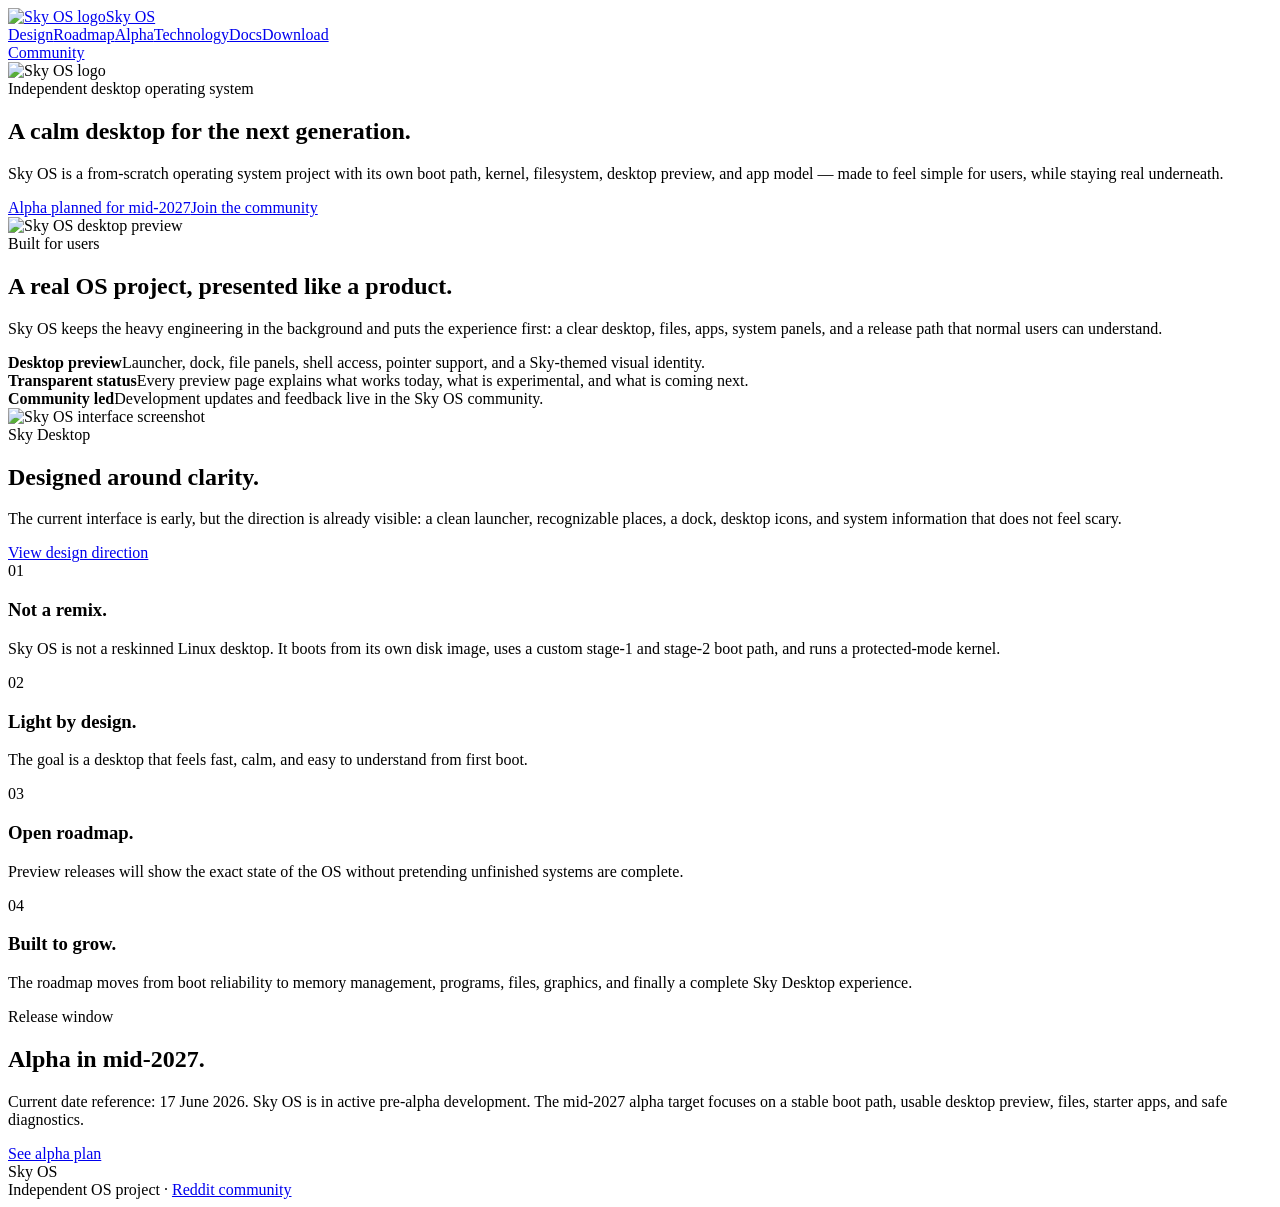
==== index.html @ d3cbd20b "Add files via upload" ====
<!doctype html><html lang="en"><head><meta charset="utf-8"><meta name="viewport" content="width=device-width,initial-scale=1"><title>Sky OS — A calm new desktop</title><link rel="stylesheet" href="assets/style.css"></head><body><nav class="nav"><div class="nav-inner"><a class="brand" href="index.html"><img src="assets/sky-os-logo.png" alt="Sky OS logo"><span>Sky OS</span></a><div class="nav-links"><a href="design.html">Design</a><a href="roadmap.html">Roadmap</a><a href="alpha.html">Alpha</a><a href="technology.html">Technology</a><a href="docs.html">Docs</a><a href="download.html">Download</a></div><a class="nav-cta" href="https://www.reddit.com/r/Sky_os_development/">Community</a></div></nav><main class="page">
<section class="section hero"><img class="hero-logo" src="assets/sky-os-logo.png" alt="Sky OS logo"><div class="eyebrow">Independent desktop operating system</div><h1>A calm desktop for the next generation.</h1><p>Sky OS is a from-scratch operating system project with its own boot path, kernel, filesystem, desktop preview, and app model — made to feel simple for users, while staying real underneath.</p><div class="actions"><a class="button" href="alpha.html">Alpha planned for mid‑2027</a><a class="button secondary" href="https://www.reddit.com/r/Sky_os_development/">Join the community</a></div><div class="hero-device"><img src="assets/sky-os-desktop.png" alt="Sky OS desktop preview"></div></section>
<section class="section split"><div><div class="kicker">Built for users</div><h2 class="title">A real OS project, presented like a product.</h2><p class="lead">Sky OS keeps the heavy engineering in the background and puts the experience first: a clear desktop, files, apps, system panels, and a release path that normal users can understand.</p></div><div class="panel mini-grid"><div class="mini-card"><strong>Desktop preview</strong><span>Launcher, dock, file panels, shell access, pointer support, and a Sky-themed visual identity.</span></div><div class="mini-card"><strong>Transparent status</strong><span>Every preview page explains what works today, what is experimental, and what is coming next.</span></div><div class="mini-card"><strong>Community led</strong><span>Development updates and feedback live in the Sky OS community.</span></div></div></section>
<section class="section light-band"><div class="screen-pair"><div class="desktop-card"><img src="assets/sky-os-desktop.png" alt="Sky OS interface screenshot"></div><div><div class="kicker">Sky Desktop</div><h2>Designed around clarity.</h2><p class="lead">The current interface is early, but the direction is already visible: a clean launcher, recognizable places, a dock, desktop icons, and system information that does not feel scary.</p><a class="button" href="design.html">View design direction</a></div></div></section>
<section class="section"><div class="cards"><div class="card big"><div class="number">01</div><h3>Not a remix.</h3><p>Sky OS is not a reskinned Linux desktop. It boots from its own disk image, uses a custom stage‑1 and stage‑2 boot path, and runs a protected‑mode kernel.</p></div><div class="card"><div class="number">02</div><h3>Light by design.</h3><p>The goal is a desktop that feels fast, calm, and easy to understand from first boot.</p></div><div class="card"><div class="number">03</div><h3>Open roadmap.</h3><p>Preview releases will show the exact state of the OS without pretending unfinished systems are complete.</p></div><div class="card big"><div class="number">04</div><h3>Built to grow.</h3><p>The roadmap moves from boot reliability to memory management, programs, files, graphics, and finally a complete Sky Desktop experience.</p></div></div></section>
<section class="section"><div class="alpha-box"><div class="eyebrow">Release window</div><h2>Alpha in mid‑2027.</h2><p>Current date reference: 17 June 2026. Sky OS is in active pre‑alpha development. The mid‑2027 alpha target focuses on a stable boot path, usable desktop preview, files, starter apps, and safe diagnostics.</p><a class="button" href="alpha.html">See alpha plan</a></div></section>
</main><footer class="footer"><div class="footer-inner"><div>Sky OS</div><div>Independent OS project · <a href="https://www.reddit.com/r/Sky_os_development/">Reddit community</a></div></div></footer><script src="assets/main.js"></script></body></html>
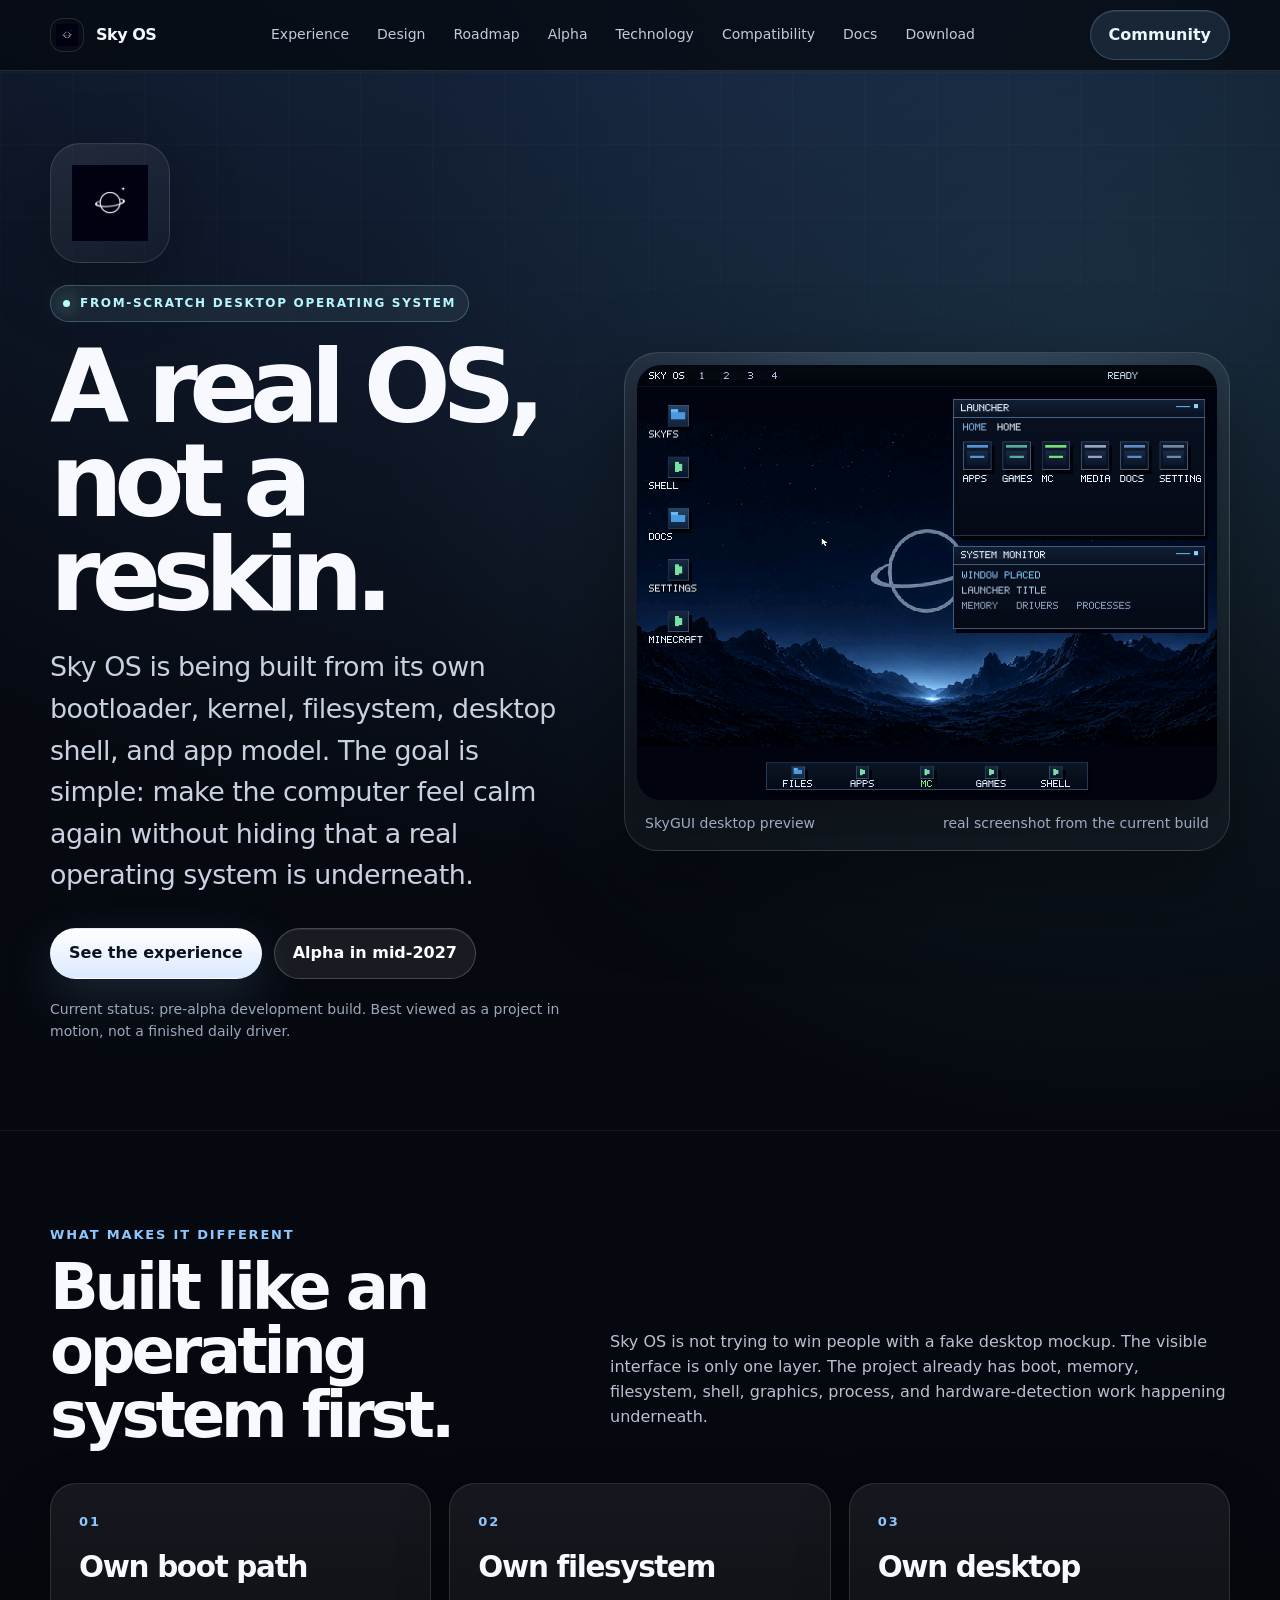
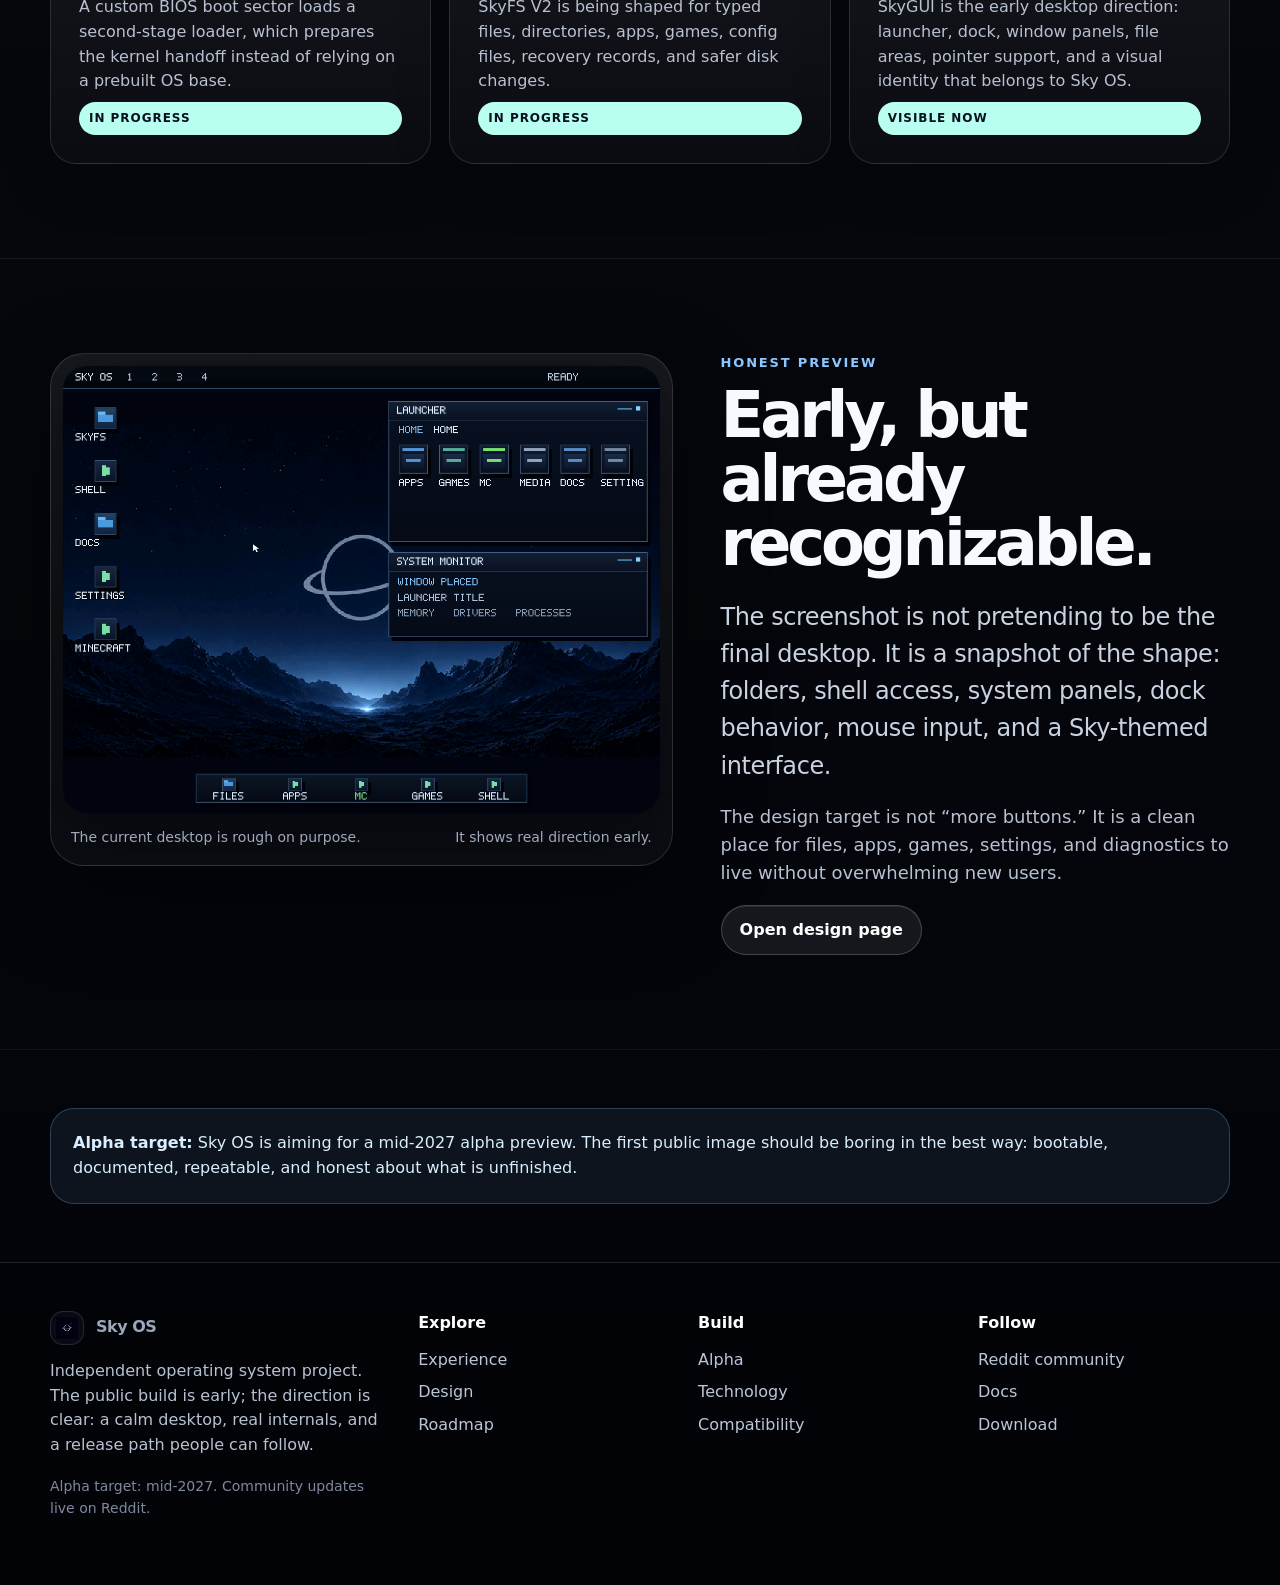
==== commit 51e3ba2d: "Add files via upload" ====
--- a/index.html
+++ b/index.html
@@ -1,7 +1,70 @@
-<!doctype html><html lang="en"><head><meta charset="utf-8"><meta name="viewport" content="width=device-width,initial-scale=1"><title>Sky OS — A calm new desktop</title><link rel="stylesheet" href="assets/style.css"></head><body><nav class="nav"><div class="nav-inner"><a class="brand" href="index.html"><img src="assets/sky-os-logo.png" alt="Sky OS logo"><span>Sky OS</span></a><div class="nav-links"><a href="design.html">Design</a><a href="roadmap.html">Roadmap</a><a href="alpha.html">Alpha</a><a href="technology.html">Technology</a><a href="docs.html">Docs</a><a href="download.html">Download</a></div><a class="nav-cta" href="https://www.reddit.com/r/Sky_os_development/">Community</a></div></nav><main class="page">
-<section class="section hero"><img class="hero-logo" src="assets/sky-os-logo.png" alt="Sky OS logo"><div class="eyebrow">Independent desktop operating system</div><h1>A calm desktop for the next generation.</h1><p>Sky OS is a from-scratch operating system project with its own boot path, kernel, filesystem, desktop preview, and app model — made to feel simple for users, while staying real underneath.</p><div class="actions"><a class="button" href="alpha.html">Alpha planned for mid‑2027</a><a class="button secondary" href="https://www.reddit.com/r/Sky_os_development/">Join the community</a></div><div class="hero-device"><img src="assets/sky-os-desktop.png" alt="Sky OS desktop preview"></div></section>
-<section class="section split"><div><div class="kicker">Built for users</div><h2 class="title">A real OS project, presented like a product.</h2><p class="lead">Sky OS keeps the heavy engineering in the background and puts the experience first: a clear desktop, files, apps, system panels, and a release path that normal users can understand.</p></div><div class="panel mini-grid"><div class="mini-card"><strong>Desktop preview</strong><span>Launcher, dock, file panels, shell access, pointer support, and a Sky-themed visual identity.</span></div><div class="mini-card"><strong>Transparent status</strong><span>Every preview page explains what works today, what is experimental, and what is coming next.</span></div><div class="mini-card"><strong>Community led</strong><span>Development updates and feedback live in the Sky OS community.</span></div></div></section>
-<section class="section light-band"><div class="screen-pair"><div class="desktop-card"><img src="assets/sky-os-desktop.png" alt="Sky OS interface screenshot"></div><div><div class="kicker">Sky Desktop</div><h2>Designed around clarity.</h2><p class="lead">The current interface is early, but the direction is already visible: a clean launcher, recognizable places, a dock, desktop icons, and system information that does not feel scary.</p><a class="button" href="design.html">View design direction</a></div></div></section>
-<section class="section"><div class="cards"><div class="card big"><div class="number">01</div><h3>Not a remix.</h3><p>Sky OS is not a reskinned Linux desktop. It boots from its own disk image, uses a custom stage‑1 and stage‑2 boot path, and runs a protected‑mode kernel.</p></div><div class="card"><div class="number">02</div><h3>Light by design.</h3><p>The goal is a desktop that feels fast, calm, and easy to understand from first boot.</p></div><div class="card"><div class="number">03</div><h3>Open roadmap.</h3><p>Preview releases will show the exact state of the OS without pretending unfinished systems are complete.</p></div><div class="card big"><div class="number">04</div><h3>Built to grow.</h3><p>The roadmap moves from boot reliability to memory management, programs, files, graphics, and finally a complete Sky Desktop experience.</p></div></div></section>
-<section class="section"><div class="alpha-box"><div class="eyebrow">Release window</div><h2>Alpha in mid‑2027.</h2><p>Current date reference: 17 June 2026. Sky OS is in active pre‑alpha development. The mid‑2027 alpha target focuses on a stable boot path, usable desktop preview, files, starter apps, and safe diagnostics.</p><a class="button" href="alpha.html">See alpha plan</a></div></section>
-</main><footer class="footer"><div class="footer-inner"><div>Sky OS</div><div>Independent OS project · <a href="https://www.reddit.com/r/Sky_os_development/">Reddit community</a></div></div></footer><script src="assets/main.js"></script></body></html>+<!doctype html>
+<html lang="en">
+<head>
+  <meta charset="utf-8">
+  <meta name="viewport" content="width=device-width, initial-scale=1">
+  <title>Sky OS — A desktop OS built from scratch</title>
+  <meta name="description" content="Sky OS is a from-scratch operating system project with its own boot path, kernel, filesystem, desktop preview, and app model.">
+  <meta name="theme-color" content="#05070d">
+  <meta property="og:title" content="Sky OS — A desktop OS built from scratch">
+  <meta property="og:description" content="Sky OS is a from-scratch operating system project with its own boot path, kernel, filesystem, desktop preview, and app model.">
+  <meta property="og:type" content="website">
+  <meta property="og:image" content="assets/sky-os-desktop.png">
+  <link rel="icon" href="assets/sky-os-logo.png">
+  <link rel="stylesheet" href="assets/style.css">
+</head>
+<body>
+<header class="site-header">
+  <div class="container nav">
+    <a class="brand" href="index.html" aria-label="Sky OS home"><span class="brand-mark"><img src="assets/sky-os-logo.png" alt=""></span><span>Sky OS</span></a>
+    <nav class="nav-links" aria-label="Primary navigation"><a href="experience.html" class="">Experience</a><a href="design.html" class="">Design</a><a href="roadmap.html" class="">Roadmap</a><a href="alpha.html" class="">Alpha</a><a href="technology.html" class="">Technology</a><a href="compatibility.html" class="">Compatibility</a><a href="docs.html" class="">Docs</a><a href="download.html" class="">Download</a></nav>
+    <div class="nav-cta"><a class="btn soft" href="community.html">Community</a></div>
+    <button class="menu-button" data-menu-button type="button">Menu</button>
+  </div>
+  <nav class="mobile-nav" data-mobile-nav aria-label="Mobile navigation"><a href="index.html">Home</a><a href="experience.html">Experience</a><a href="design.html">Design</a><a href="roadmap.html">Roadmap</a><a href="alpha.html">Alpha</a><a href="technology.html">Technology</a><a href="compatibility.html">Compatibility</a><a href="docs.html">Docs</a><a href="download.html">Download</a><a href="community.html">Community</a></nav>
+</header>
+<main>
+
+<section class="hero">
+  <div class="container hero-grid">
+    <div class="reveal">
+      <div class="logo-tile"><img src="assets/sky-os-logo.png" alt="Sky OS logo"></div>
+      <div class="kicker"><span class="dot"></span> From-scratch desktop operating system</div>
+      <h1 class="hero-title">A real OS, not a reskin.</h1>
+      <p class="lead">Sky OS is being built from its own bootloader, kernel, filesystem, desktop shell, and app model. The goal is simple: make the computer feel calm again without hiding that a real operating system is underneath.</p>
+      <div class="hero-actions"><a class="btn primary" href="experience.html">See the experience</a><a class="btn" href="alpha.html">Alpha in mid-2027</a></div>
+      <p class="fineprint">Current status: pre-alpha development build. Best viewed as a project in motion, not a finished daily driver.</p>
+    </div>
+    <div class="hero-panel reveal">
+      <img src="assets/sky-os-desktop.png" alt="Sky OS desktop preview">
+      <div class="panel-caption"><span>SkyGUI desktop preview</span><span>real screenshot from the current build</span></div>
+    </div>
+  </div>
+</section>
+<section class="section">
+  <div class="container section-head reveal"><div><div class="overline">What makes it different</div><h2>Built like an operating system first.</h2></div><p>Sky OS is not trying to win people with a fake desktop mockup. The visible interface is only one layer. The project already has boot, memory, filesystem, shell, graphics, process, and hardware-detection work happening underneath.</p></div>
+  <div class="container grid three">
+    <article class="card feature reveal"><div><div class="num">01</div><h3>Own boot path</h3><p>A custom BIOS boot sector loads a second-stage loader, which prepares the kernel handoff instead of relying on a prebuilt OS base.</p></div><span class="status progress">in progress</span></article>
+    <article class="card feature reveal"><div><div class="num">02</div><h3>Own filesystem</h3><p>SkyFS V2 is being shaped for typed files, directories, apps, games, config files, recovery records, and safer disk changes.</p></div><span class="status progress">in progress</span></article>
+    <article class="card feature reveal"><div><div class="num">03</div><h3>Own desktop</h3><p>SkyGUI is the early desktop direction: launcher, dock, window panels, file areas, pointer support, and a visual identity that belongs to Sky OS.</p></div><span class="status progress">visible now</span></article>
+  </div>
+</section>
+<section class="section"><div class="container split reverse"><div class="showcase reveal"><img src="assets/sky-os-desktop.png" alt="Sky OS interface screenshot"><div class="caption"><span>The current desktop is rough on purpose.</span><span>It shows real direction early.</span></div></div><div class="prose reveal"><div class="overline">Honest preview</div><h2>Early, but already recognizable.</h2><p class="lead">The screenshot is not pretending to be the final desktop. It is a snapshot of the shape: folders, shell access, system panels, dock behavior, mouse input, and a Sky-themed interface.</p><p>The design target is not “more buttons.” It is a clean place for files, apps, games, settings, and diagnostics to live without overwhelming new users.</p><a class="btn" href="design.html">Open design page</a></div></div></section>
+<section class="section tight"><div class="container note reveal"><strong>Alpha target:</strong> Sky OS is aiming for a mid-2027 alpha preview. The first public image should be boring in the best way: bootable, documented, repeatable, and honest about what is unfinished.</div></section>
+
+</main>
+<footer class="footer">
+  <div class="container footer-grid">
+    <div>
+      <div class="brand" style="margin-bottom:14px"><span class="brand-mark"><img src="assets/sky-os-logo.png" alt=""></span><span>Sky OS</span></div>
+      <p>Independent operating system project. The public build is early; the direction is clear: a calm desktop, real internals, and a release path people can follow.</p>
+      <p class="small">Alpha target: mid-2027. Community updates live on Reddit.</p>
+    </div>
+    <div><strong>Explore</strong><a href="experience.html">Experience</a><a href="design.html">Design</a><a href="roadmap.html">Roadmap</a></div>
+    <div><strong>Build</strong><a href="alpha.html">Alpha</a><a href="technology.html">Technology</a><a href="compatibility.html">Compatibility</a></div>
+    <div><strong>Follow</strong><a href="https://www.reddit.com/r/Sky_os_development/">Reddit community</a><a href="docs.html">Docs</a><a href="download.html">Download</a></div>
+  </div>
+</footer>
+<script src="assets/main.js"></script>
+</body>
+</html>
--- a/assets/style.css
+++ b/assets/style.css
@@ -0,0 +1,84 @@
+:root{
+  --bg:#05070d;
+  --bg2:#070b13;
+  --ink:#f7f9ff;
+  --muted:#b8c1d1;
+  --quiet:#7e899d;
+  --line:rgba(255,255,255,.12);
+  --line2:rgba(255,255,255,.2);
+  --panel:rgba(255,255,255,.055);
+  --panel2:rgba(255,255,255,.085);
+  --blue:#8cc7ff;
+  --cyan:#b7f6ff;
+  --mint:#b8fff0;
+  --warm:#ffe3b3;
+  --max:1180px;
+  --r:26px;
+  --shadow:0 32px 90px rgba(0,0,0,.42);
+}
+*{box-sizing:border-box}
+html{scroll-behavior:smooth}
+body{
+  margin:0;
+  font-family:Inter, ui-sans-serif, system-ui, -apple-system, BlinkMacSystemFont, "Segoe UI", sans-serif;
+  color:var(--ink);
+  background:
+    radial-gradient(circle at 52% -16%, rgba(76,130,220,.33), transparent 37%),
+    radial-gradient(circle at 88% 12%, rgba(117,224,255,.12), transparent 25%),
+    linear-gradient(180deg,#070b13 0%,#05070d 55%,#020409 100%);
+  line-height:1.55;
+  overflow-x:hidden;
+}
+body:before{
+  content:"";
+  position:fixed; inset:0; pointer-events:none; z-index:-2;
+  background-image:linear-gradient(rgba(255,255,255,.025) 1px,transparent 1px),linear-gradient(90deg,rgba(255,255,255,.025) 1px,transparent 1px);
+  background-size:72px 72px;
+  mask-image:linear-gradient(to bottom,black,transparent 76%);
+}
+a{color:inherit;text-decoration:none}
+img{max-width:100%;display:block}
+.container{width:min(var(--max),calc(100% - 42px));margin-inline:auto}
+.site-header{position:sticky;top:0;z-index:50;background:rgba(5,8,14,.75);backdrop-filter:blur(20px);border-bottom:1px solid var(--line)}
+.nav{height:70px;display:flex;align-items:center;gap:24px;justify-content:space-between}
+.brand{display:flex;align-items:center;gap:12px;font-weight:850;letter-spacing:-.03em}
+.brand-mark{width:34px;height:34px;border-radius:13px;background:#080b14;border:1px solid var(--line);display:grid;place-items:center;overflow:hidden}
+.brand-mark img{width:22px;height:22px;object-fit:contain}
+.nav-links{display:flex;align-items:center;gap:4px;color:#c2cbda;font-size:14px}
+.nav-links a{padding:10px 12px;border-radius:999px;transition:.18s ease}
+.nav-links a:hover,.nav-links a.active{background:rgba(255,255,255,.08);color:#fff}
+.nav-cta{display:flex;align-items:center;gap:10px}
+.menu-button{display:none;border:1px solid var(--line);background:rgba(255,255,255,.05);color:white;border-radius:999px;padding:9px 12px;font:inherit}
+.mobile-nav{display:none}
+.btn{display:inline-flex;align-items:center;justify-content:center;gap:9px;padding:12px 18px;border-radius:999px;border:1px solid var(--line2);background:rgba(255,255,255,.075);color:white;font-weight:780;box-shadow:inset 0 1px rgba(255,255,255,.08);transition:.18s ease;cursor:pointer}
+.btn:hover{transform:translateY(-1px);background:rgba(255,255,255,.12);border-color:rgba(255,255,255,.3)}
+.btn.primary{background:linear-gradient(180deg,#ffffff,#dce9ff);color:#08111f;border-color:transparent;box-shadow:0 18px 50px rgba(142,199,255,.16)}
+.btn.soft{background:rgba(140,199,255,.12);border-color:rgba(140,199,255,.25);color:#eaf7ff}
+.btn.disabled{opacity:.55;cursor:not-allowed;pointer-events:none}
+.hero{padding:72px 0 70px;min-height:calc(100vh - 70px);display:grid;align-items:center}
+.hero-grid{display:grid;grid-template-columns:.92fr 1.08fr;gap:58px;align-items:center}
+.kicker{display:inline-flex;align-items:center;gap:10px;color:var(--cyan);border:1px solid rgba(183,246,255,.23);background:rgba(183,246,255,.075);border-radius:999px;padding:8px 12px;font-size:12px;text-transform:uppercase;letter-spacing:.14em;font-weight:850;margin-bottom:18px}
+.kicker .dot{width:7px;height:7px;border-radius:50%;background:var(--mint);box-shadow:0 0 18px var(--mint)}
+h1,.hero-title{font-size:clamp(54px,8vw,112px);line-height:.92;letter-spacing:-.085em;margin:0;max-width:940px}
+h2{font-size:clamp(34px,5vw,72px);line-height:1;letter-spacing:-.065em;margin:0}
+h3{font-size:clamp(22px,2.3vw,34px);line-height:1.1;letter-spacing:-.045em;margin:0 0 12px}
+p{color:var(--muted);margin:0 0 18px}.lead{font-size:clamp(19px,2.1vw,27px);color:#c9d2e1;margin-top:24px;max-width:780px;letter-spacing:-.018em}.small{font-size:14px;color:var(--quiet)}
+.hero-actions{display:flex;gap:12px;flex-wrap:wrap;margin-top:32px}.fineprint{margin-top:20px;color:#9ba8bb;font-size:14px}
+.hero-panel{position:relative;border-radius:34px;border:1px solid var(--line);background:linear-gradient(180deg,rgba(255,255,255,.075),rgba(255,255,255,.03));padding:12px;box-shadow:var(--shadow);overflow:hidden}.hero-panel:before{content:"";position:absolute;inset:-25%;background:radial-gradient(circle at 50% 0%,rgba(140,199,255,.2),transparent 38%);pointer-events:none}.hero-panel img{position:relative;border-radius:24px;width:100%;box-shadow:0 18px 65px rgba(0,0,0,.45)}.panel-caption{position:relative;display:flex;justify-content:space-between;gap:16px;padding:13px 8px 3px;color:#9eabc0;font-size:14px}
+.logo-tile{width:120px;height:120px;border-radius:30px;border:1px solid var(--line);background:linear-gradient(145deg,rgba(255,255,255,.08),rgba(255,255,255,.02));display:grid;place-items:center;margin-bottom:22px;box-shadow:0 20px 70px rgba(0,0,0,.28)}.logo-tile img{width:76px;height:76px;object-fit:contain}
+.section{padding:94px 0;border-top:1px solid rgba(255,255,255,.065)}.section.tight{padding:58px 0}.section-head{display:flex;align-items:end;justify-content:space-between;gap:28px;margin-bottom:36px}.section-head p{max-width:620px}.overline{color:var(--blue);font-size:13px;text-transform:uppercase;letter-spacing:.14em;font-weight:850;margin-bottom:10px}
+.grid{display:grid;gap:18px}.grid.two{grid-template-columns:repeat(2,minmax(0,1fr))}.grid.three{grid-template-columns:repeat(3,minmax(0,1fr))}.grid.four{grid-template-columns:repeat(4,minmax(0,1fr))}
+.card{background:linear-gradient(180deg,rgba(255,255,255,.065),rgba(255,255,255,.025));border:1px solid var(--line);border-radius:var(--r);padding:28px;box-shadow:0 18px 55px rgba(0,0,0,.2)}.card.feature{min-height:260px;display:flex;flex-direction:column;justify-content:space-between}.card.highlight{background:linear-gradient(180deg,rgba(140,199,255,.14),rgba(255,255,255,.03));border-color:rgba(140,199,255,.25)}.card .num{color:var(--blue);font-size:13px;font-weight:900;letter-spacing:.15em;text-transform:uppercase;margin-bottom:18px}.card p:last-child{margin-bottom:0}
+.split{display:grid;grid-template-columns:.9fr 1.1fr;gap:48px;align-items:start}.split.reverse{grid-template-columns:1.1fr .9fr}.prose p{font-size:18px}.prose .lead{font-size:24px}
+.list{display:grid;gap:13px;margin:20px 0 0;padding:0;list-style:none}.list li{display:flex;gap:12px;color:#c8d1df}.list li:before{content:"";width:9px;height:9px;border-radius:50%;background:linear-gradient(180deg,var(--blue),#4a92ff);margin-top:8px;flex:none}
+.pill-row{display:flex;flex-wrap:wrap;gap:10px}.pill{border:1px solid var(--line);background:rgba(255,255,255,.052);border-radius:999px;padding:9px 12px;color:#cbd4e3;font-size:14px}.pill.good{background:rgba(184,255,240,.12);border-color:rgba(184,255,240,.24);color:#e9fffb}.pill.warn{background:rgba(255,227,179,.12);border-color:rgba(255,227,179,.25);color:#fff0d0}
+.timeline{position:relative;display:grid;gap:14px}.timeline:before{content:"";position:absolute;left:22px;top:10px;bottom:10px;width:1px;background:linear-gradient(var(--blue),rgba(255,255,255,.09))}.step{position:relative;display:grid;grid-template-columns:58px 1fr;gap:16px}.step-dot{width:44px;height:44px;border-radius:50%;display:grid;place-items:center;background:#0b1424;border:1px solid rgba(140,199,255,.28);color:var(--blue);font-size:13px;font-weight:900;z-index:1}.step-body{padding:20px 22px;border-radius:22px;background:rgba(255,255,255,.052);border:1px solid var(--line)}.step.done .step-dot{background:linear-gradient(180deg,#eff9ff,#93d1ff);color:#07111f}.step.now .step-dot{box-shadow:0 0 0 8px rgba(140,199,255,.08)}
+.status{display:inline-flex;align-items:center;border-radius:999px;padding:7px 10px;font-size:12px;font-weight:850;letter-spacing:.08em;text-transform:uppercase;color:#07101f;background:#eaf6ff;margin-top:8px}.status.progress{background:#b8fff0}.status.future{background:#c9d4e8}.status.warn{background:#ffe3b3}
+.showcase{border-radius:34px;background:linear-gradient(180deg,rgba(255,255,255,.075),rgba(255,255,255,.03));border:1px solid var(--line);padding:12px;box-shadow:var(--shadow);overflow:hidden}.showcase img{border-radius:24px;width:100%;box-shadow:0 20px 70px rgba(0,0,0,.45)}.caption{display:flex;justify-content:space-between;gap:16px;padding:14px 8px 4px;color:#9faabc;font-size:14px}
+.note{border:1px solid rgba(140,199,255,.25);background:rgba(140,199,255,.08);border-radius:24px;padding:22px;color:#d9eeff}.warning{border:1px solid rgba(255,227,179,.26);background:rgba(255,227,179,.08);border-radius:24px;padding:22px;color:#ffebc8}.download-panel{border-radius:34px;border:1px solid var(--line);background:linear-gradient(180deg,rgba(255,255,255,.075),rgba(255,255,255,.025));padding:34px;box-shadow:var(--shadow)}.download-panel h2{font-size:clamp(36px,5vw,76px)}.download-panel .download-row{display:flex;gap:12px;flex-wrap:wrap;margin-top:26px}.receipt{margin-top:24px;border-left:2px solid rgba(140,199,255,.45);padding-left:18px;color:#b8c3d5}.receipt strong{display:block;color:#fff;margin-bottom:4px}
+.codebox{background:#02050a;border:1px solid var(--line);border-radius:24px;padding:20px;overflow:auto;color:#e7f6ff;box-shadow:inset 0 0 0 1px rgba(255,255,255,.02)}.codebox pre{margin:0;white-space:pre-wrap}.table{border:1px solid var(--line);border-radius:24px;overflow:hidden}.table-row{display:grid;grid-template-columns:1fr 2fr;gap:18px;padding:18px 22px;border-top:1px solid var(--line);background:rgba(255,255,255,.035)}.table-row:first-child{border-top:0}.table-row strong{color:white}.table-row span{color:#c2ccdc}
+.page-hero{padding:92px 0 58px}.page-hero h1{font-size:clamp(50px,7vw,96px);max-width:1000px}.page-hero .lead{max-width:850px}
+.footer{border-top:1px solid var(--line);padding:48px 0;color:#9ba7ba;background:rgba(0,0,0,.2)}.footer-grid{display:grid;grid-template-columns:1.35fr repeat(3,1fr);gap:28px}.footer a{display:block;padding:4px 0;color:#bbc6d8}.footer strong{display:block;color:white;margin-bottom:8px}
+.reveal{opacity:0;transform:translateY(16px);transition:.6s ease}.reveal.visible{opacity:1;transform:none}
+@media (max-width:980px){.hero-grid,.split,.split.reverse,.grid.two,.grid.three,.grid.four,.footer-grid{grid-template-columns:1fr}.section-head{display:block}.section-head .btn{margin-top:20px}.nav-links,.nav-cta{display:none}.menu-button{display:inline-flex}.mobile-nav.open{display:grid;gap:8px;padding:0 20px 18px;border-top:1px solid var(--line)}.mobile-nav a{padding:12px 0;color:#d2d9e6}.nav{height:64px}.hero{text-align:center}.hero-actions{justify-content:center}.lead{margin-left:auto;margin-right:auto}.logo-tile{margin-inline:auto}.page-hero{text-align:center}.page-hero .lead{margin-inline:auto}.table-row{grid-template-columns:1fr}.caption,.panel-caption{display:block}.hero-panel{margin-top:12px}}
+@media (max-width:560px){.container{width:min(100% - 28px,var(--max))}.hero{padding:48px 0}.section{padding:70px 0}.card,.download-panel{padding:22px}.showcase,.hero-panel{border-radius:24px}.showcase img,.hero-panel img{border-radius:16px}h1,.hero-title{letter-spacing:-.06em}.nav{gap:10px}.brand span:last-child{font-size:15px}}
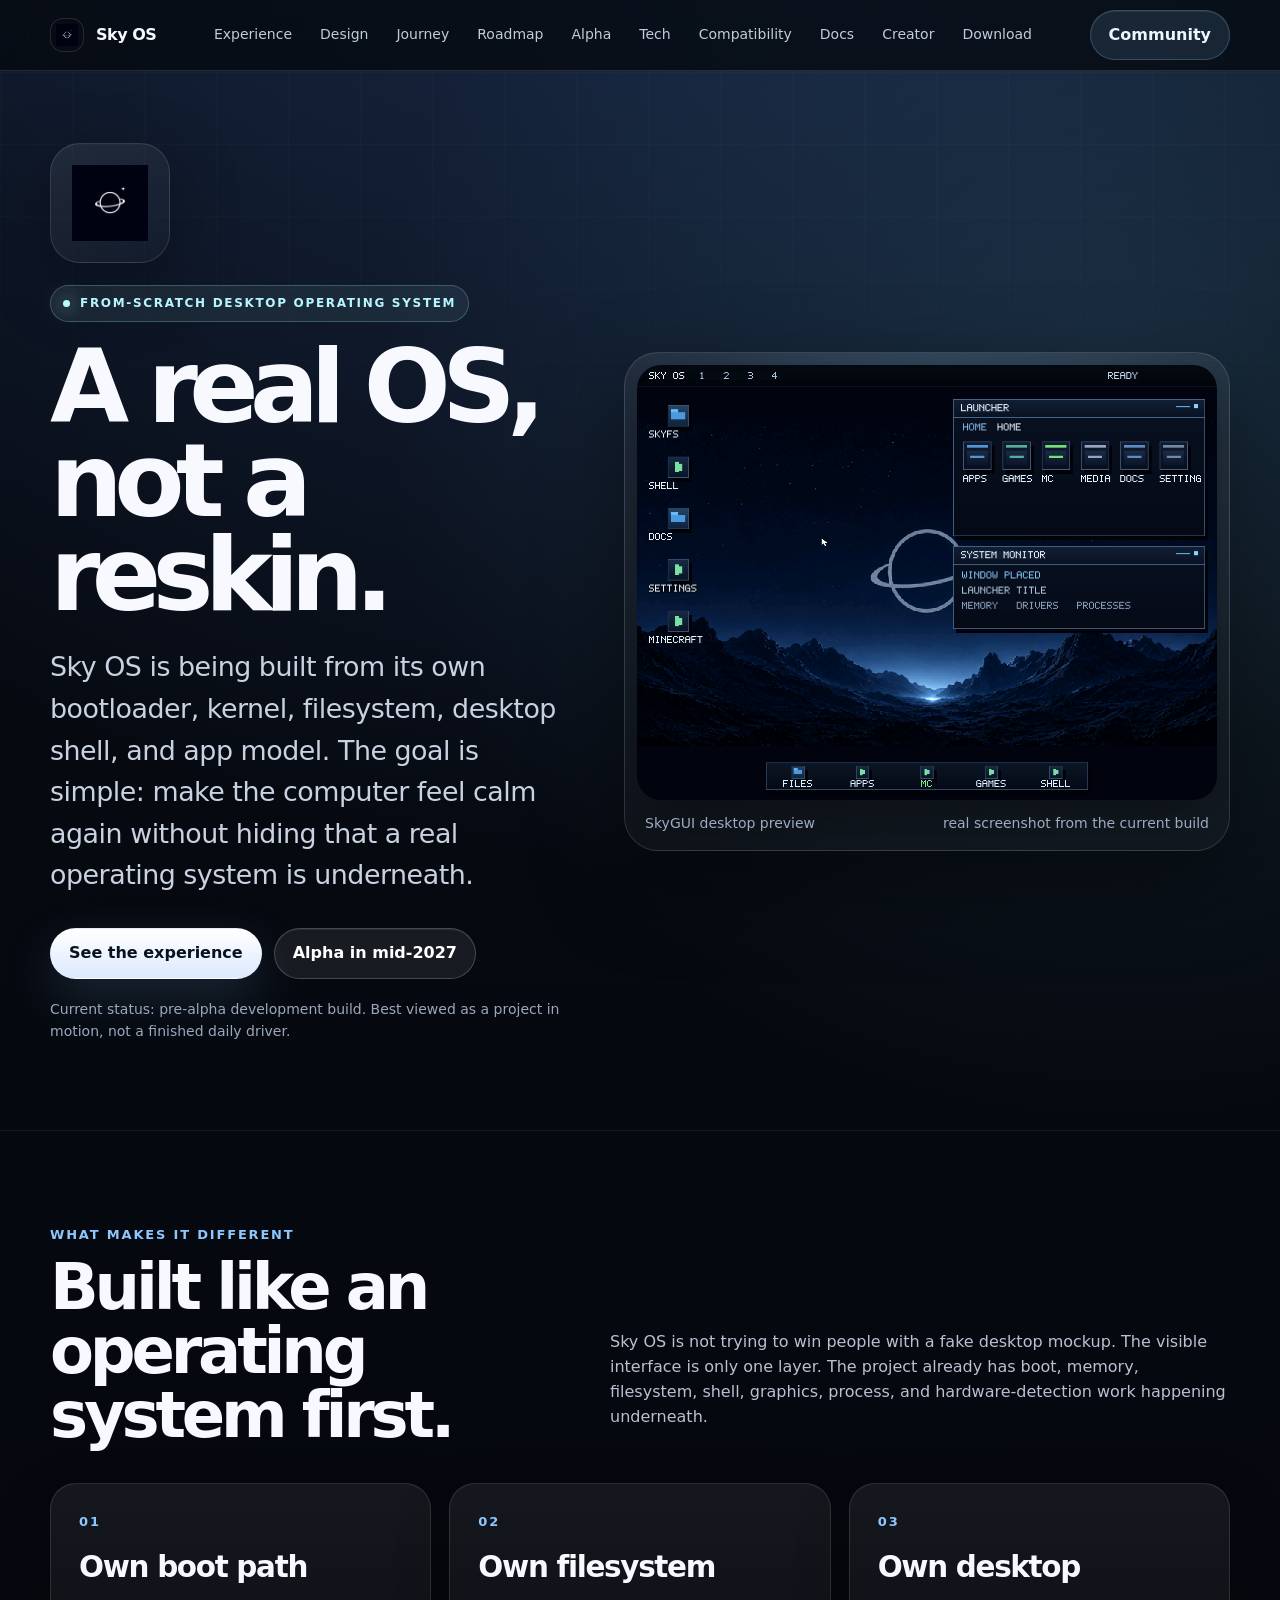
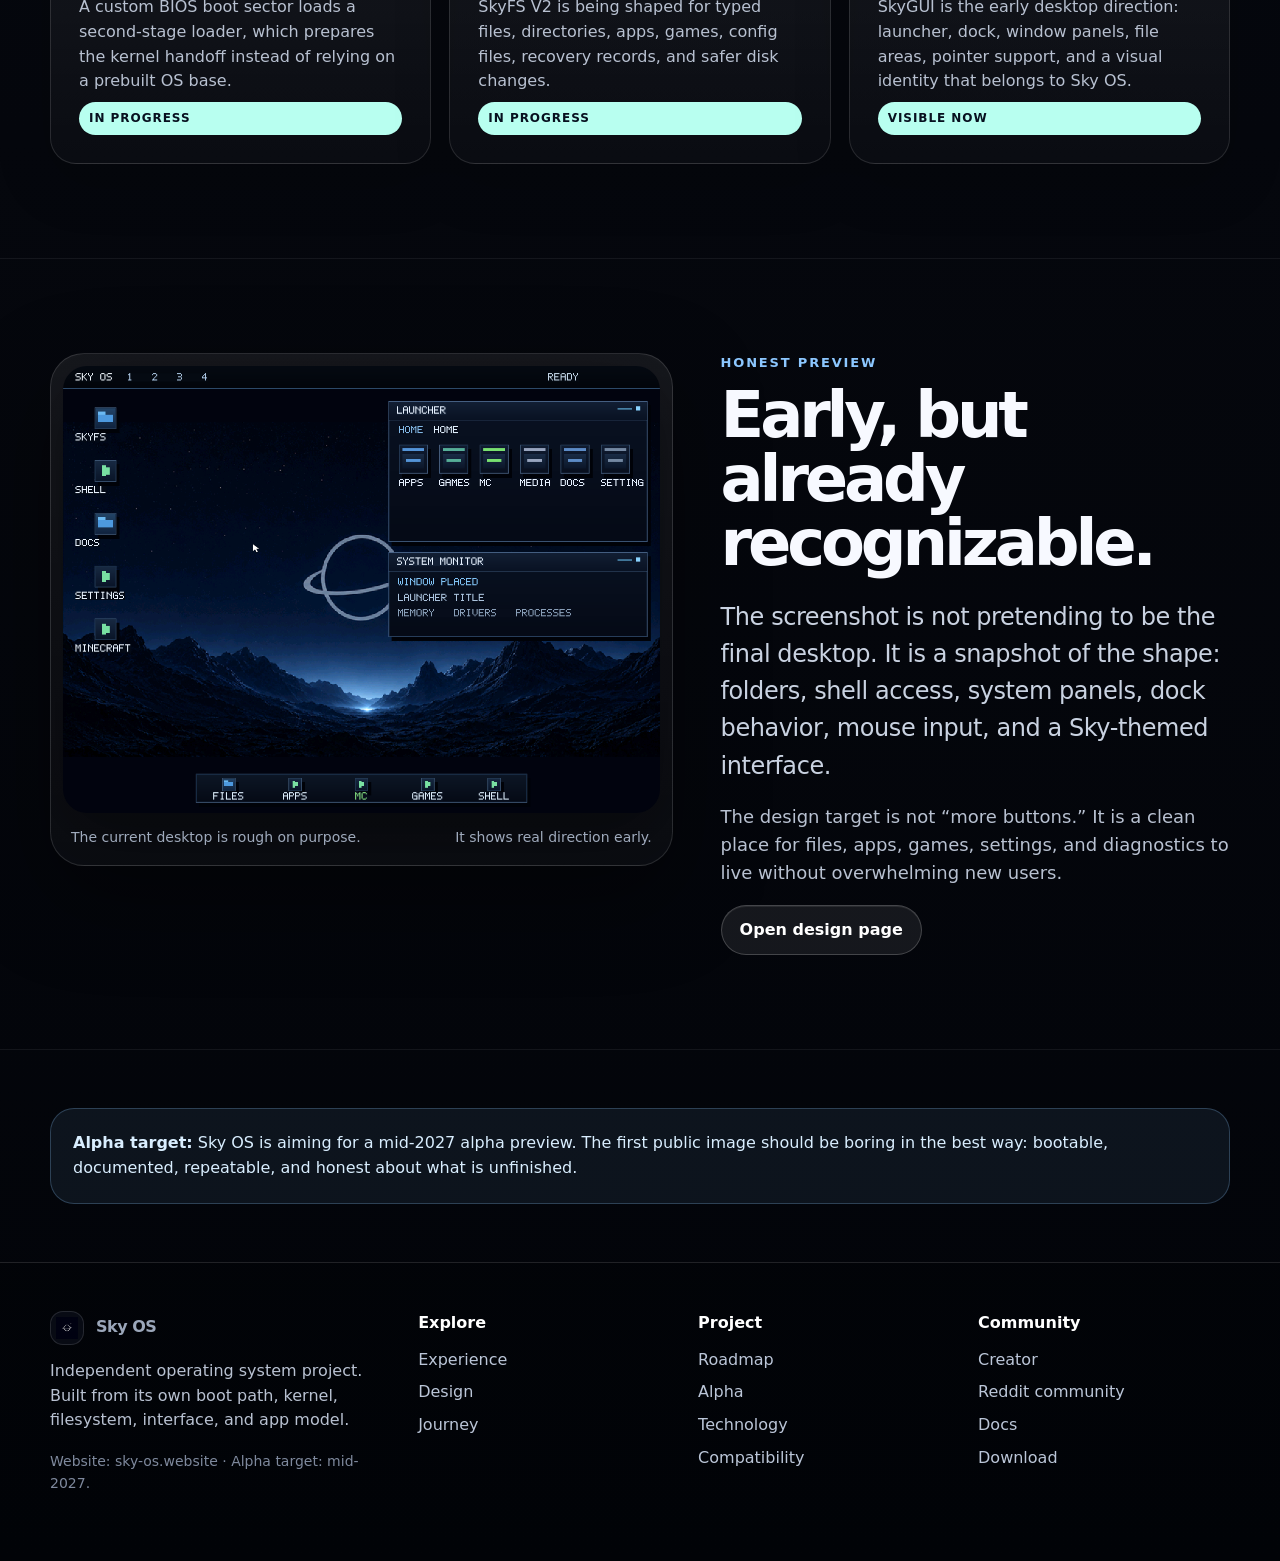
==== commit 6e830357: "Update index.html" ====
--- a/index.html
+++ b/index.html
@@ -1,6 +1,7 @@
 <!doctype html>
 <html lang="en">
 <head>
+  <meta name="google-site-verification" content="n6qQPavaAjVh1nZRIYBTi83Lekljfe8qKWN728O9xl0" />
   <meta charset="utf-8">
   <meta name="viewport" content="width=device-width, initial-scale=1">
   <title>Sky OS — A desktop OS built from scratch</title>
@@ -17,11 +18,11 @@
 <header class="site-header">
   <div class="container nav">
     <a class="brand" href="index.html" aria-label="Sky OS home"><span class="brand-mark"><img src="assets/sky-os-logo.png" alt=""></span><span>Sky OS</span></a>
-    <nav class="nav-links" aria-label="Primary navigation"><a href="experience.html" class="">Experience</a><a href="design.html" class="">Design</a><a href="roadmap.html" class="">Roadmap</a><a href="alpha.html" class="">Alpha</a><a href="technology.html" class="">Technology</a><a href="compatibility.html" class="">Compatibility</a><a href="docs.html" class="">Docs</a><a href="download.html" class="">Download</a></nav>
+    <nav class="nav-links" aria-label="Primary navigation"><a href="experience.html" class="">Experience</a><a href="design.html" class="">Design</a><a href="journey.html" class="">Journey</a><a href="roadmap.html" class="">Roadmap</a><a href="alpha.html" class="">Alpha</a><a href="technology.html" class="">Tech</a><a href="compatibility.html" class="">Compatibility</a><a href="docs.html" class="">Docs</a><a href="creator.html" class="">Creator</a><a href="download.html" class="">Download</a></nav>
     <div class="nav-cta"><a class="btn soft" href="community.html">Community</a></div>
     <button class="menu-button" data-menu-button type="button">Menu</button>
   </div>
-  <nav class="mobile-nav" data-mobile-nav aria-label="Mobile navigation"><a href="index.html">Home</a><a href="experience.html">Experience</a><a href="design.html">Design</a><a href="roadmap.html">Roadmap</a><a href="alpha.html">Alpha</a><a href="technology.html">Technology</a><a href="compatibility.html">Compatibility</a><a href="docs.html">Docs</a><a href="download.html">Download</a><a href="community.html">Community</a></nav>
+  <nav class="mobile-nav" data-mobile-nav aria-label="Mobile navigation"><a href="index.html">Home</a><a href="experience.html">Experience</a><a href="design.html">Design</a><a href="journey.html">Journey</a><a href="roadmap.html">Roadmap</a><a href="alpha.html">Alpha</a><a href="technology.html">Technology</a><a href="compatibility.html">Compatibility</a><a href="docs.html">Docs</a><a href="creator.html">Creator</a><a href="download.html">Download</a><a href="community.html">Community</a></nav>
 </header>
 <main>
 
@@ -57,14 +58,14 @@
   <div class="container footer-grid">
     <div>
       <div class="brand" style="margin-bottom:14px"><span class="brand-mark"><img src="assets/sky-os-logo.png" alt=""></span><span>Sky OS</span></div>
-      <p>Independent operating system project. The public build is early; the direction is clear: a calm desktop, real internals, and a release path people can follow.</p>
-      <p class="small">Alpha target: mid-2027. Community updates live on Reddit.</p>
+      <p>Independent operating system project. Built from its own boot path, kernel, filesystem, interface, and app model.</p>
+      <p class="small">Website: sky-os.website · Alpha target: mid-2027.</p>
     </div>
-    <div><strong>Explore</strong><a href="experience.html">Experience</a><a href="design.html">Design</a><a href="roadmap.html">Roadmap</a></div>
-    <div><strong>Build</strong><a href="alpha.html">Alpha</a><a href="technology.html">Technology</a><a href="compatibility.html">Compatibility</a></div>
-    <div><strong>Follow</strong><a href="https://www.reddit.com/r/Sky_os_development/">Reddit community</a><a href="docs.html">Docs</a><a href="download.html">Download</a></div>
+    <div><strong>Explore</strong><a href="experience.html">Experience</a><a href="design.html">Design</a><a href="journey.html">Journey</a></div>
+    <div><strong>Project</strong><a href="roadmap.html">Roadmap</a><a href="alpha.html">Alpha</a><a href="technology.html">Technology</a><a href="compatibility.html">Compatibility</a></div>
+    <div><strong>Community</strong><a href="creator.html">Creator</a><a href="https://www.reddit.com/r/Sky_os_development/">Reddit community</a><a href="docs.html">Docs</a><a href="download.html">Download</a></div>
   </div>
 </footer>
 <script src="assets/main.js"></script>
 </body>
-</html>+</html>
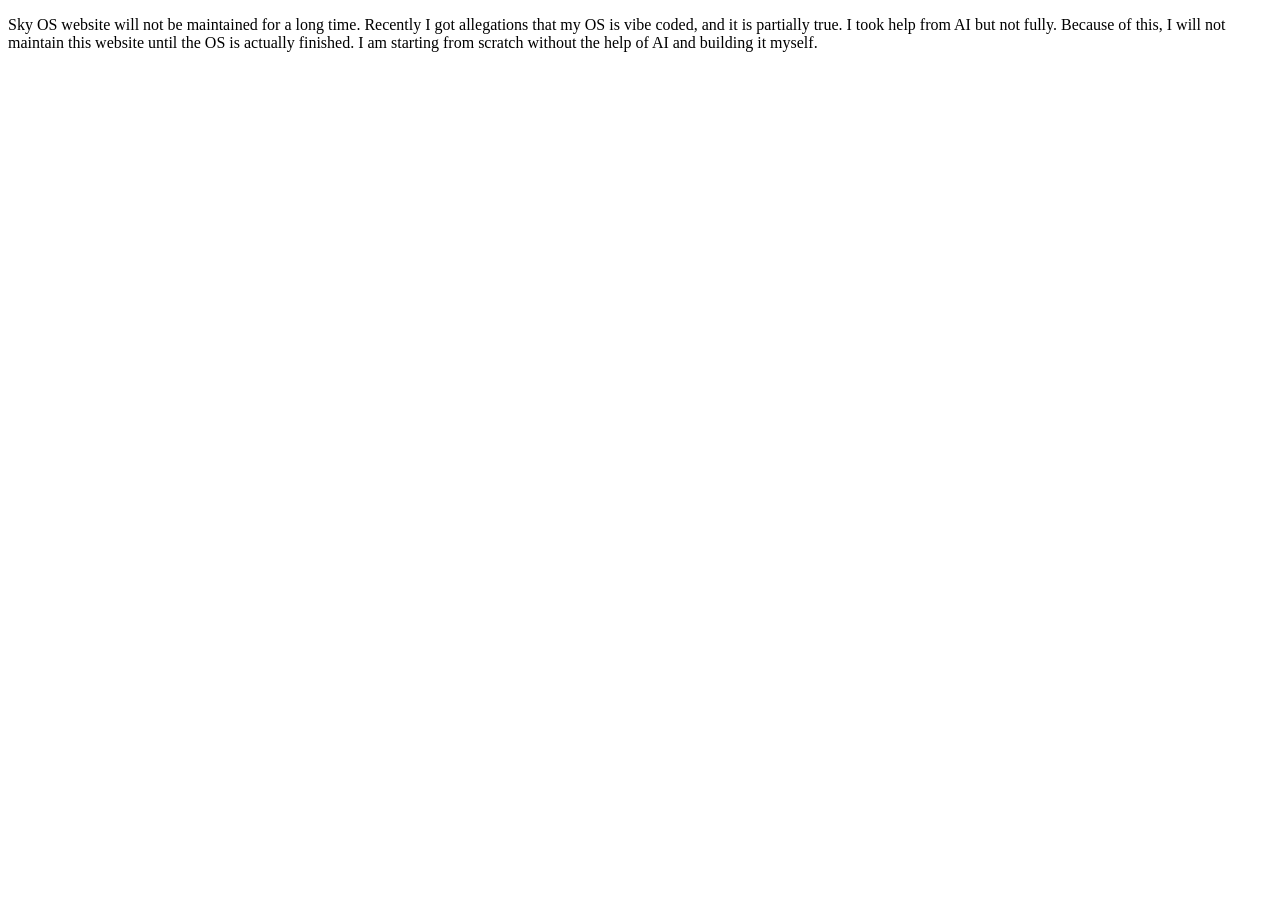
==== commit fdd216c7: "Add files via upload" ====
--- a/index.html
+++ b/index.html
@@ -1,71 +1,19 @@
-<!doctype html>
-<html lang="en">
-<head>
-  <meta name="google-site-verification" content="n6qQPavaAjVh1nZRIYBTi83Lekljfe8qKWN728O9xl0" />
-  <meta charset="utf-8">
-  <meta name="viewport" content="width=device-width, initial-scale=1">
-  <title>Sky OS — A desktop OS built from scratch</title>
-  <meta name="description" content="Sky OS is a from-scratch operating system project with its own boot path, kernel, filesystem, desktop preview, and app model.">
-  <meta name="theme-color" content="#05070d">
-  <meta property="og:title" content="Sky OS — A desktop OS built from scratch">
-  <meta property="og:description" content="Sky OS is a from-scratch operating system project with its own boot path, kernel, filesystem, desktop preview, and app model.">
-  <meta property="og:type" content="website">
-  <meta property="og:image" content="assets/sky-os-desktop.png">
-  <link rel="icon" href="assets/sky-os-logo.png">
-  <link rel="stylesheet" href="assets/style.css">
-</head>
-<body>
-<header class="site-header">
-  <div class="container nav">
-    <a class="brand" href="index.html" aria-label="Sky OS home"><span class="brand-mark"><img src="assets/sky-os-logo.png" alt=""></span><span>Sky OS</span></a>
-    <nav class="nav-links" aria-label="Primary navigation"><a href="experience.html" class="">Experience</a><a href="design.html" class="">Design</a><a href="journey.html" class="">Journey</a><a href="roadmap.html" class="">Roadmap</a><a href="alpha.html" class="">Alpha</a><a href="technology.html" class="">Tech</a><a href="compatibility.html" class="">Compatibility</a><a href="docs.html" class="">Docs</a><a href="creator.html" class="">Creator</a><a href="download.html" class="">Download</a></nav>
-    <div class="nav-cta"><a class="btn soft" href="community.html">Community</a></div>
-    <button class="menu-button" data-menu-button type="button">Menu</button>
-  </div>
-  <nav class="mobile-nav" data-mobile-nav aria-label="Mobile navigation"><a href="index.html">Home</a><a href="experience.html">Experience</a><a href="design.html">Design</a><a href="journey.html">Journey</a><a href="roadmap.html">Roadmap</a><a href="alpha.html">Alpha</a><a href="technology.html">Technology</a><a href="compatibility.html">Compatibility</a><a href="docs.html">Docs</a><a href="creator.html">Creator</a><a href="download.html">Download</a><a href="community.html">Community</a></nav>
-</header>
-<main>
-
-<section class="hero">
-  <div class="container hero-grid">
-    <div class="reveal">
-      <div class="logo-tile"><img src="assets/sky-os-logo.png" alt="Sky OS logo"></div>
-      <div class="kicker"><span class="dot"></span> From-scratch desktop operating system</div>
-      <h1 class="hero-title">A real OS, not a reskin.</h1>
-      <p class="lead">Sky OS is being built from its own bootloader, kernel, filesystem, desktop shell, and app model. The goal is simple: make the computer feel calm again without hiding that a real operating system is underneath.</p>
-      <div class="hero-actions"><a class="btn primary" href="experience.html">See the experience</a><a class="btn" href="alpha.html">Alpha in mid-2027</a></div>
-      <p class="fineprint">Current status: pre-alpha development build. Best viewed as a project in motion, not a finished daily driver.</p>
-    </div>
-    <div class="hero-panel reveal">
-      <img src="assets/sky-os-desktop.png" alt="Sky OS desktop preview">
-      <div class="panel-caption"><span>SkyGUI desktop preview</span><span>real screenshot from the current build</span></div>
-    </div>
-  </div>
-</section>
-<section class="section">
-  <div class="container section-head reveal"><div><div class="overline">What makes it different</div><h2>Built like an operating system first.</h2></div><p>Sky OS is not trying to win people with a fake desktop mockup. The visible interface is only one layer. The project already has boot, memory, filesystem, shell, graphics, process, and hardware-detection work happening underneath.</p></div>
-  <div class="container grid three">
-    <article class="card feature reveal"><div><div class="num">01</div><h3>Own boot path</h3><p>A custom BIOS boot sector loads a second-stage loader, which prepares the kernel handoff instead of relying on a prebuilt OS base.</p></div><span class="status progress">in progress</span></article>
-    <article class="card feature reveal"><div><div class="num">02</div><h3>Own filesystem</h3><p>SkyFS V2 is being shaped for typed files, directories, apps, games, config files, recovery records, and safer disk changes.</p></div><span class="status progress">in progress</span></article>
-    <article class="card feature reveal"><div><div class="num">03</div><h3>Own desktop</h3><p>SkyGUI is the early desktop direction: launcher, dock, window panels, file areas, pointer support, and a visual identity that belongs to Sky OS.</p></div><span class="status progress">visible now</span></article>
-  </div>
-</section>
-<section class="section"><div class="container split reverse"><div class="showcase reveal"><img src="assets/sky-os-desktop.png" alt="Sky OS interface screenshot"><div class="caption"><span>The current desktop is rough on purpose.</span><span>It shows real direction early.</span></div></div><div class="prose reveal"><div class="overline">Honest preview</div><h2>Early, but already recognizable.</h2><p class="lead">The screenshot is not pretending to be the final desktop. It is a snapshot of the shape: folders, shell access, system panels, dock behavior, mouse input, and a Sky-themed interface.</p><p>The design target is not “more buttons.” It is a clean place for files, apps, games, settings, and diagnostics to live without overwhelming new users.</p><a class="btn" href="design.html">Open design page</a></div></div></section>
-<section class="section tight"><div class="container note reveal"><strong>Alpha target:</strong> Sky OS is aiming for a mid-2027 alpha preview. The first public image should be boring in the best way: bootable, documented, repeatable, and honest about what is unfinished.</div></section>
-
-</main>
-<footer class="footer">
-  <div class="container footer-grid">
-    <div>
-      <div class="brand" style="margin-bottom:14px"><span class="brand-mark"><img src="assets/sky-os-logo.png" alt=""></span><span>Sky OS</span></div>
-      <p>Independent operating system project. Built from its own boot path, kernel, filesystem, interface, and app model.</p>
-      <p class="small">Website: sky-os.website · Alpha target: mid-2027.</p>
-    </div>
-    <div><strong>Explore</strong><a href="experience.html">Experience</a><a href="design.html">Design</a><a href="journey.html">Journey</a></div>
-    <div><strong>Project</strong><a href="roadmap.html">Roadmap</a><a href="alpha.html">Alpha</a><a href="technology.html">Technology</a><a href="compatibility.html">Compatibility</a></div>
-    <div><strong>Community</strong><a href="creator.html">Creator</a><a href="https://www.reddit.com/r/Sky_os_development/">Reddit community</a><a href="docs.html">Docs</a><a href="download.html">Download</a></div>
-  </div>
-</footer>
-<script src="assets/main.js"></script>
-</body>
-</html>
+<!DOCTYPE html>
+
+<html>
+<head>
+    <title>Website will not be maintained until the completion of the OS</title>
+</head>
+
+<body>
+
+    <p>
+        Sky OS website will not be maintained for a long time.
+        Recently I got allegations that my OS is vibe coded, and it is partially true.
+        I took help from AI but not fully.
+        Because of this, I will not maintain this website until the OS is actually finished.
+        I am starting from scratch without the help of AI and building it myself.
+    </p>
+
+</body>
+</html>
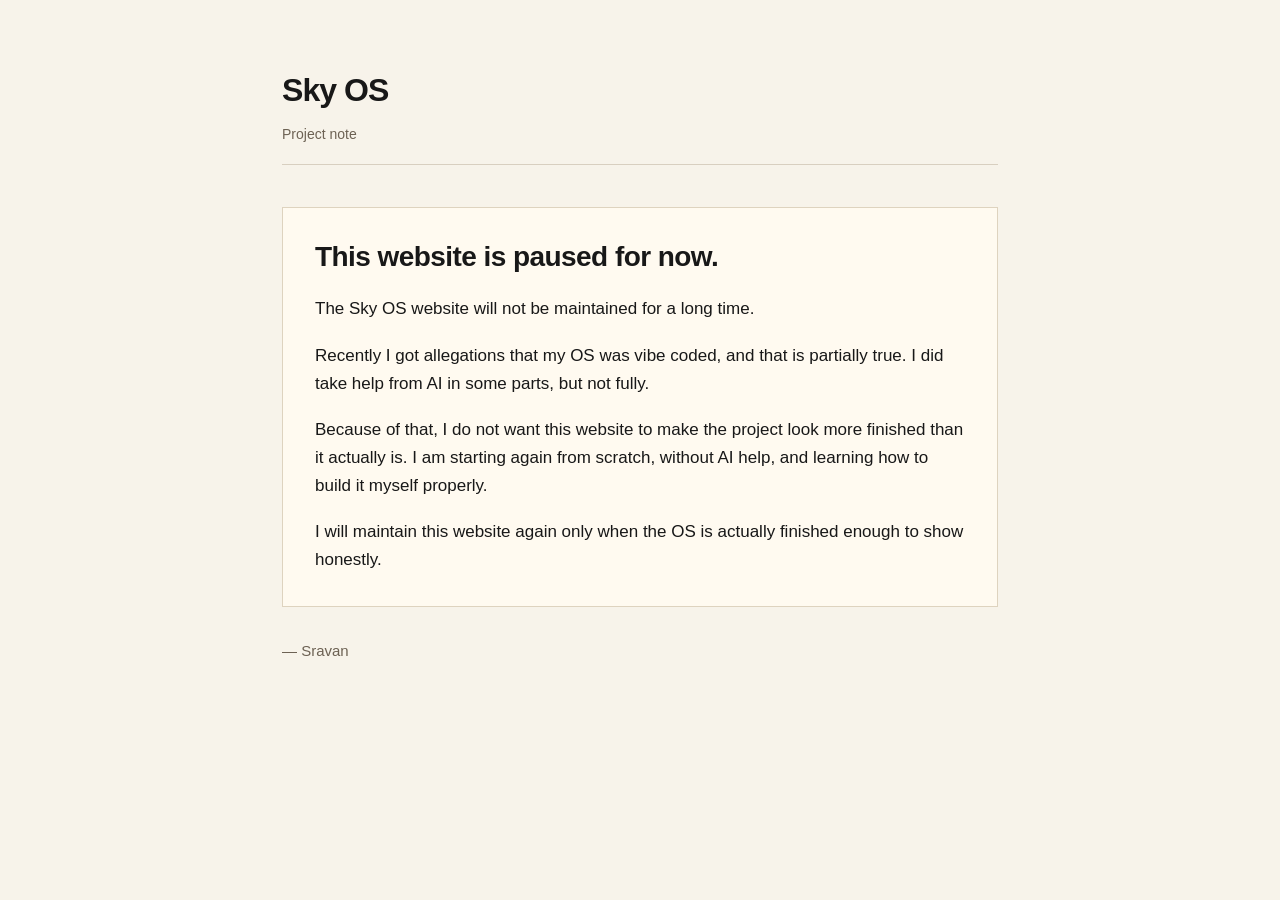
==== commit 511d22c2: "Add files via upload" ====
--- a/index.html
+++ b/index.html
@@ -1,19 +1,45 @@
-<!DOCTYPE html>
-
-<html>
-<head>
-    <title>Website will not be maintained until the completion of the OS</title>
-</head>
-
-<body>
-
-    <p>
-        Sky OS website will not be maintained for a long time.
-        Recently I got allegations that my OS is vibe coded, and it is partially true.
-        I took help from AI but not fully.
-        Because of this, I will not maintain this website until the OS is actually finished.
-        I am starting from scratch without the help of AI and building it myself.
-    </p>
-
-</body>
-</html>+<!DOCTYPE html>
+<html lang="en">
+<head>
+  <meta charset="UTF-8" />
+  <meta name="viewport" content="width=device-width, initial-scale=1.0" />
+  <title>Sky OS</title>
+  <link rel="stylesheet" href="style.css" />
+</head>
+<body>
+  <main class="page">
+    <header>
+      <h1>Sky OS</h1>
+      <p class="small">Project note</p>
+    </header>
+
+    <section class="note">
+      <h2>This website is paused for now.</h2>
+
+      <p>
+        The Sky OS website will not be maintained for a long time.
+      </p>
+
+      <p>
+        Recently I got allegations that my OS was vibe coded, and that is partially true.
+        I did take help from AI in some parts, but not fully.
+      </p>
+
+      <p>
+        Because of that, I do not want this website to make the project look more finished
+        than it actually is. I am starting again from scratch, without AI help, and learning
+        how to build it myself properly.
+      </p>
+
+      <p>
+        I will maintain this website again only when the OS is actually finished enough to
+        show honestly.
+      </p>
+    </section>
+
+    <footer>
+      <p>— Sravan</p>
+    </footer>
+  </main>
+</body>
+</html>
--- a/style.css
+++ b/style.css
@@ -0,0 +1,90 @@
+* {
+  box-sizing: border-box;
+}
+
+body {
+  margin: 0;
+  background: #f7f3ea;
+  color: #181818;
+  font-family: Arial, Helvetica, sans-serif;
+  line-height: 1.65;
+}
+
+.page {
+  max-width: 760px;
+  margin: 0 auto;
+  padding: 64px 22px;
+}
+
+header {
+  border-bottom: 1px solid #d8cfc0;
+  margin-bottom: 42px;
+  padding-bottom: 18px;
+}
+
+h1 {
+  margin: 0;
+  font-size: 32px;
+  font-weight: 700;
+  letter-spacing: -0.03em;
+}
+
+.small {
+  margin: 6px 0 0;
+  color: #6d6254;
+  font-size: 14px;
+}
+
+.note {
+  background: #fffaf0;
+  border: 1px solid #ded3bf;
+  padding: 32px;
+}
+
+h2 {
+  margin: 0 0 22px;
+  font-size: 28px;
+  line-height: 1.2;
+  letter-spacing: -0.02em;
+}
+
+p {
+  margin: 0 0 18px;
+  font-size: 17px;
+}
+
+.note p:last-child {
+  margin-bottom: 0;
+}
+
+footer {
+  margin-top: 32px;
+  color: #6d6254;
+  font-size: 15px;
+}
+
+footer p {
+  font-size: 15px;
+}
+
+@media (max-width: 600px) {
+  .page {
+    padding-top: 38px;
+  }
+
+  .note {
+    padding: 24px;
+  }
+
+  h1 {
+    font-size: 28px;
+  }
+
+  h2 {
+    font-size: 24px;
+  }
+
+  p {
+    font-size: 16px;
+  }
+}
